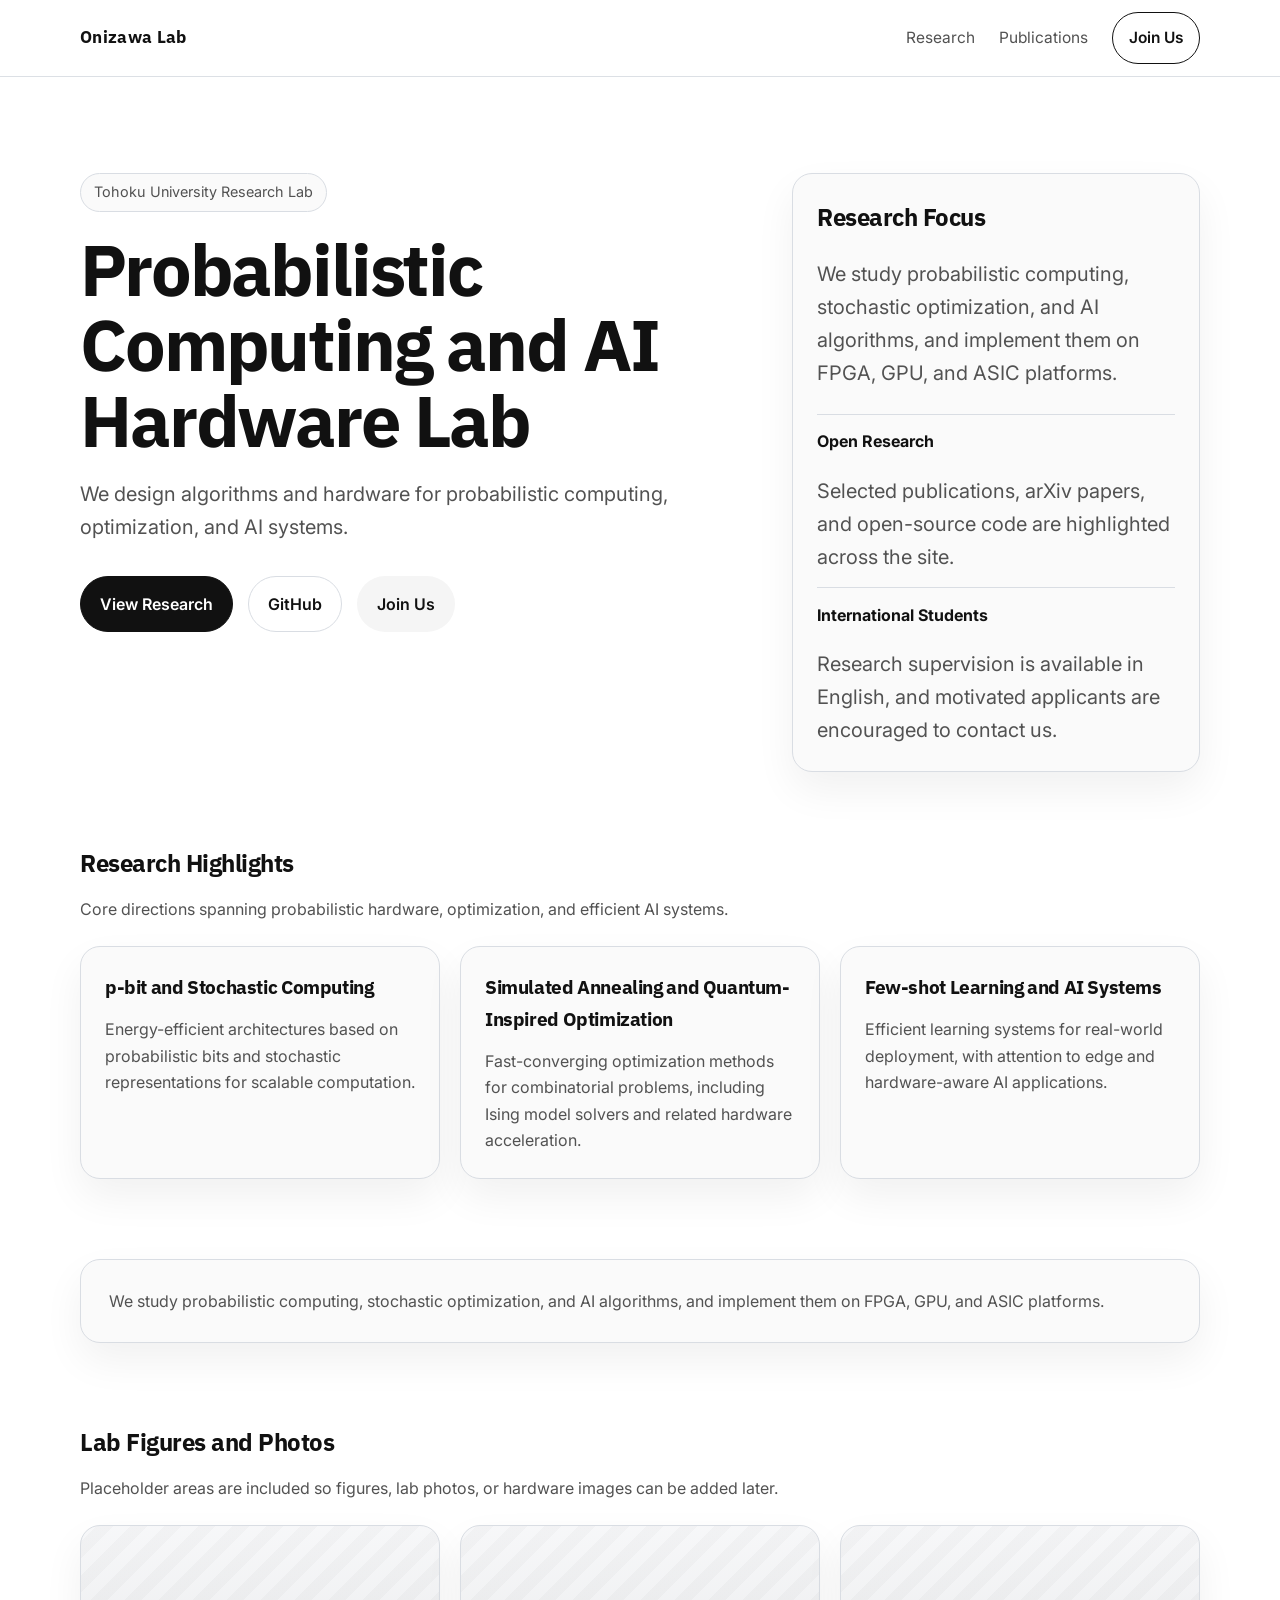
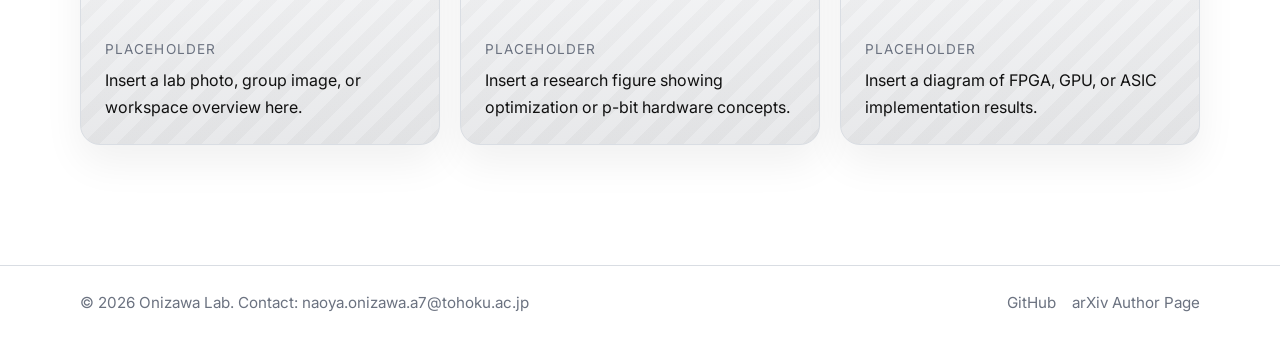
==== index.html @ 9668164a "Add files via upload" ====
<!DOCTYPE html>
<html lang="en">
  <head>
    <meta charset="utf-8" />
    <meta name="viewport" content="width=device-width, initial-scale=1" />
    <title>Onizawa Lab | Probabilistic Computing and AI Hardware Lab</title>
    <meta
      name="description"
      content="Onizawa Lab designs algorithms and hardware for probabilistic computing, optimization, and AI systems."
    />
    <link rel="preconnect" href="https://fonts.googleapis.com" />
    <link rel="preconnect" href="https://fonts.gstatic.com" crossorigin />
    <link
      href="https://fonts.googleapis.com/css2?family=IBM+Plex+Sans:wght@400;500;600;700&family=Inter:wght@400;500;600;700&display=swap"
      rel="stylesheet"
    />
    <link rel="stylesheet" href="styles.css" />
  </head>
  <body>
    <header class="site-header">
      <div class="container header-inner">
        <a class="brand" href="index.html">Onizawa Lab</a>
        <button
          class="nav-toggle"
          type="button"
          aria-expanded="false"
          aria-controls="site-navigation"
          data-nav-toggle
        >
          Menu
        </button>
        <nav class="site-nav" id="site-navigation" aria-label="Main navigation" data-site-nav>
          <a href="research.html">Research</a>
          <a href="publications.html">Publications</a>
          <a class="nav-cta" href="join.html">Join Us</a>
        </nav>
      </div>
    </header>

    <main>
      <section class="hero">
        <div class="container hero-grid">
          <div>
            <div class="eyebrow">Tohoku University Research Lab</div>
            <h1>Probabilistic Computing and AI Hardware Lab</h1>
            <p>
              We design algorithms and hardware for probabilistic computing, optimization, and
              AI systems.
            </p>
            <div class="hero-actions">
              <a class="button primary" href="research.html">View Research</a>
              <a class="button secondary" href="https://github.com/nonizawa" target="_blank" rel="noreferrer">GitHub</a>
              <a class="button ghost" href="join.html">Join Us</a>
            </div>
          </div>
          <aside class="hero-aside" aria-label="Lab overview">
            <div>
              <h2>Research Focus</h2>
              <p>
                We study probabilistic computing, stochastic optimization, and AI algorithms, and
                implement them on FPGA, GPU, and ASIC platforms.
              </p>
            </div>
            <div class="meta-list">
              <div class="meta-item">
                <strong>Open Research</strong>
                <p>Selected publications, arXiv papers, and open-source code are highlighted across the site.</p>
              </div>
              <div class="meta-item">
                <strong>International Students</strong>
                <p>Research supervision is available in English, and motivated applicants are encouraged to contact us.</p>
              </div>
            </div>
          </aside>
        </div>
      </section>

      <section class="section">
        <div class="container">
          <div class="section-header">
            <h2>Research Highlights</h2>
            <p>Core directions spanning probabilistic hardware, optimization, and efficient AI systems.</p>
          </div>
          <div class="grid-3">
            <article class="research-card">
              <h3>p-bit and Stochastic Computing</h3>
              <p>
                Energy-efficient architectures based on probabilistic bits and stochastic
                representations for scalable computation.
              </p>
            </article>
            <article class="research-card">
              <h3>Simulated Annealing and Quantum-Inspired Optimization</h3>
              <p>
                Fast-converging optimization methods for combinatorial problems, including Ising
                model solvers and related hardware acceleration.
              </p>
            </article>
            <article class="research-card">
              <h3>Few-shot Learning and AI Systems</h3>
              <p>
                Efficient learning systems for real-world deployment, with attention to edge and
                hardware-aware AI applications.
              </p>
            </article>
          </div>
        </div>
      </section>

      <section class="section">
        <div class="container">
          <div class="summary-panel">
            <p>
              We study probabilistic computing, stochastic optimization, and AI algorithms, and
              implement them on FPGA, GPU, and ASIC platforms.
            </p>
          </div>
        </div>
      </section>

      <section class="section">
        <div class="container">
          <div class="section-header">
            <h2>Lab Figures and Photos</h2>
            <p>Placeholder areas are included so figures, lab photos, or hardware images can be added later.</p>
          </div>
          <div class="grid-3">
            <div class="placeholder">
              <span>Placeholder</span>
              <p>Insert a lab photo, group image, or workspace overview here.</p>
            </div>
            <div class="placeholder">
              <span>Placeholder</span>
              <p>Insert a research figure showing optimization or p-bit hardware concepts.</p>
            </div>
            <div class="placeholder">
              <span>Placeholder</span>
              <p>Insert a diagram of FPGA, GPU, or ASIC implementation results.</p>
            </div>
          </div>
        </div>
      </section>
    </main>

    <footer class="site-footer">
      <div class="container footer-inner">
        <p>© <span data-year></span> Onizawa Lab. Contact: <a href="mailto:naoya.onizawa.a7@tohoku.ac.jp">naoya.onizawa.a7@tohoku.ac.jp</a></p>
        <div class="footer-links">
          <a href="https://github.com/nonizawa" target="_blank" rel="noreferrer">GitHub</a>
          <a href="https://arxiv.org/search/cs?searchtype=author&amp;query=Onizawa,+N" target="_blank" rel="noreferrer">arXiv Author Page</a>
        </div>
      </div>
    </footer>

    <script src="script.js"></script>
  </body>
</html>
---- styles.css ----
:root {
  --background: #ffffff;
  --surface: #fafafa;
  --surface-strong: #f3f4f6;
  --border: #d9dde3;
  --text: #111111;
  --text-muted: #525252;
  --text-soft: #6b7280;
  --accent: #111111;
  --accent-soft: #f5f5f5;
  --shadow: 0 18px 40px rgba(17, 17, 17, 0.06);
  --max-width: 1120px;
  --radius: 20px;
  --radius-sm: 12px;
  --font-body: "Inter", "Helvetica Neue", Helvetica, Arial, sans-serif;
  --font-heading: "IBM Plex Sans", "Helvetica Neue", Helvetica, Arial, sans-serif;
}

*,
*::before,
*::after {
  box-sizing: border-box;
}

html {
  scroll-behavior: smooth;
}

body {
  margin: 0;
  font-family: var(--font-body);
  color: var(--text);
  background: var(--background);
  line-height: 1.65;
}

img {
  max-width: 100%;
  display: block;
}

a {
  color: inherit;
  text-decoration: none;
}

p,
ul {
  margin: 0;
}

ul {
  padding-left: 1.2rem;
}

li + li {
  margin-top: 0.5rem;
}

.container {
  width: min(calc(100% - 2rem), var(--max-width));
  margin: 0 auto;
}

.site-header {
  position: sticky;
  top: 0;
  z-index: 20;
  background: rgba(255, 255, 255, 0.94);
  border-bottom: 1px solid rgba(217, 221, 227, 0.9);
  backdrop-filter: blur(10px);
}

.header-inner {
  display: flex;
  align-items: center;
  justify-content: space-between;
  gap: 1rem;
  min-height: 76px;
}

.brand {
  font-family: var(--font-heading);
  font-size: 1.05rem;
  font-weight: 700;
  letter-spacing: 0.02em;
}

.nav-toggle {
  display: none;
  border: 1px solid var(--border);
  background: var(--background);
  color: var(--text);
  border-radius: 10px;
  padding: 0.55rem 0.75rem;
  font: inherit;
  cursor: pointer;
}

.site-nav {
  display: flex;
  align-items: center;
  gap: 1.5rem;
}

.site-nav a {
  color: var(--text-muted);
  font-size: 0.97rem;
}

.site-nav a[aria-current="page"] {
  color: var(--text);
  font-weight: 600;
}

.site-nav .nav-cta {
  padding: 0.75rem 1rem;
  border-radius: 999px;
  border: 1px solid var(--text);
  color: var(--text);
  font-weight: 600;
}

main {
  padding: 2rem 0 5rem;
}

.hero {
  padding: 4rem 0 2rem;
}

.hero-grid {
  display: grid;
  grid-template-columns: minmax(0, 1.5fr) minmax(280px, 0.9fr);
  gap: 2rem;
  align-items: stretch;
}

.eyebrow {
  display: inline-flex;
  align-items: center;
  gap: 0.5rem;
  padding: 0.4rem 0.8rem;
  margin-bottom: 1.25rem;
  border-radius: 999px;
  background: var(--surface);
  border: 1px solid var(--border);
  color: var(--text-muted);
  font-size: 0.9rem;
}

.hero h1,
.page-hero h1 {
  margin: 0;
  font-family: var(--font-heading);
  font-size: clamp(2.4rem, 6vw, 4.5rem);
  line-height: 1.05;
  letter-spacing: -0.03em;
}

.hero p,
.page-hero p {
  margin-top: 1.25rem;
  max-width: 52rem;
  font-size: clamp(1.05rem, 2vw, 1.25rem);
  color: var(--text-muted);
}

.hero-actions,
.link-row {
  display: flex;
  flex-wrap: wrap;
  gap: 0.9rem;
  margin-top: 2rem;
}

.button,
.text-link {
  display: inline-flex;
  align-items: center;
  justify-content: center;
  min-height: 48px;
  padding: 0.85rem 1.2rem;
  border-radius: 999px;
  font-weight: 600;
  transition: background-color 0.2s ease, color 0.2s ease, border-color 0.2s ease;
}

.button.primary {
  background: var(--accent);
  color: #ffffff;
  border: 1px solid var(--accent);
}

.button.secondary {
  background: var(--background);
  color: var(--text);
  border: 1px solid var(--border);
}

.button.ghost {
  background: var(--accent-soft);
  color: var(--text);
  border: 1px solid transparent;
}

.button:hover,
.text-link:hover,
.site-nav .nav-cta:hover {
  background: #1f1f1f;
  color: #ffffff;
  border-color: #1f1f1f;
}

.hero-aside,
.placeholder,
.research-card,
.summary-panel,
.publication-card,
.join-panel,
.topic-grid article {
  background: var(--surface);
  border: 1px solid var(--border);
  border-radius: var(--radius);
  box-shadow: var(--shadow);
}

.hero-aside {
  padding: 1.5rem;
  display: flex;
  flex-direction: column;
  justify-content: space-between;
  gap: 1.5rem;
}

.hero-aside h2,
.section-header h2,
.research-card h3,
.publication-card h3,
.join-panel h2,
.topic-grid h3 {
  margin: 0;
  font-family: var(--font-heading);
  letter-spacing: -0.02em;
}

.hero-aside p,
.section-header p,
.research-card p,
.publication-card p,
.join-panel p,
.topic-grid p,
.topic-grid li,
.summary-panel p {
  color: var(--text-muted);
}

.meta-list {
  display: grid;
  gap: 0.85rem;
}

.meta-item {
  padding-top: 0.85rem;
  border-top: 1px solid var(--border);
}

.meta-item strong {
  display: block;
  margin-bottom: 0.2rem;
  color: var(--text);
}

.section {
  padding: 2.5rem 0;
}

.section-header {
  margin-bottom: 1.5rem;
  display: grid;
  gap: 0.75rem;
}

.section-header.compact {
  margin-bottom: 1.25rem;
}

.grid-3,
.publication-list,
.topic-grid,
.join-grid {
  display: grid;
  gap: 1.25rem;
}

.grid-3 {
  grid-template-columns: repeat(3, minmax(0, 1fr));
}

.research-card,
.publication-card,
.join-panel,
.topic-grid article {
  padding: 1.5rem;
}

.research-card h3,
.publication-card h3,
.topic-grid h3 {
  font-size: 1.2rem;
  margin-bottom: 0.85rem;
}

.summary-panel {
  padding: 1.75rem;
}

.placeholder {
  min-height: 220px;
  padding: 1.5rem;
  display: flex;
  flex-direction: column;
  justify-content: flex-end;
  background:
    linear-gradient(180deg, rgba(255, 255, 255, 0.3), rgba(17, 17, 17, 0.05)),
    repeating-linear-gradient(
      -45deg,
      rgba(17, 17, 17, 0.03),
      rgba(17, 17, 17, 0.03) 12px,
      transparent 12px,
      transparent 24px
    ),
    var(--surface-strong);
}

.placeholder span {
  display: inline-block;
  margin-bottom: 0.45rem;
  font-size: 0.85rem;
  letter-spacing: 0.08em;
  text-transform: uppercase;
  color: var(--text-soft);
}

.page-hero {
  padding: 2.75rem 0 1.5rem;
}

.topic-grid {
  grid-template-columns: repeat(3, minmax(0, 1fr));
}

.publication-list {
  grid-template-columns: 1fr;
}

.publication-card .authors,
.publication-card .venue {
  margin-top: 0.75rem;
  font-size: 0.98rem;
}

.publication-card .title-link:hover {
  text-decoration: underline;
}

.link-row {
  margin-top: 1.25rem;
}

.text-link {
  min-height: 0;
  padding: 0;
  border-radius: 0;
  font-weight: 600;
  color: var(--text);
  border-bottom: 1px solid transparent;
}

.text-link:hover {
  background: transparent;
  color: var(--text);
  border-color: var(--text);
}

.join-grid {
  grid-template-columns: minmax(0, 1.15fr) minmax(260px, 0.85fr);
  align-items: start;
}

.join-stack {
  display: grid;
  gap: 1.25rem;
}

.contact-card {
  padding: 1.5rem;
  border-radius: var(--radius);
  background: #111111;
  color: #ffffff;
}

.contact-card h2 {
  color: #ffffff;
}

.contact-card p,
.contact-card a {
  color: rgba(255, 255, 255, 0.82);
}

.contact-card .button {
  margin-top: 1.25rem;
  width: 100%;
}

.join-panel p + p {
  margin-top: 0.75rem;
}

.site-footer {
  border-top: 1px solid var(--border);
  padding: 1.5rem 0 2rem;
}

.footer-inner {
  display: flex;
  justify-content: space-between;
  gap: 1rem;
  align-items: center;
  color: var(--text-soft);
  font-size: 0.95rem;
}

.footer-links {
  display: flex;
  flex-wrap: wrap;
  gap: 1rem;
}

.footer-links a:hover {
  color: var(--text);
}

@media (max-width: 900px) {
  .hero-grid,
  .join-grid,
  .grid-3,
  .topic-grid {
    grid-template-columns: 1fr;
  }

  .footer-inner {
    flex-direction: column;
    align-items: flex-start;
  }
}

@media (max-width: 720px) {
  .header-inner {
    min-height: 70px;
  }

  .nav-toggle {
    display: inline-flex;
  }

  .site-nav {
    position: absolute;
    top: calc(100% + 0.5rem);
    left: 1rem;
    right: 1rem;
    display: none;
    flex-direction: column;
    align-items: stretch;
    padding: 1rem;
    border-radius: 18px;
    border: 1px solid var(--border);
    background: rgba(255, 255, 255, 0.98);
    box-shadow: var(--shadow);
  }

  .site-nav.is-open {
    display: flex;
  }

  .site-nav .nav-cta {
    text-align: center;
  }

  main {
    padding-top: 1rem;
  }

  .hero {
    padding-top: 2rem;
  }

  .hero h1,
  .page-hero h1 {
    font-size: clamp(2.2rem, 9vw, 3.4rem);
  }
}
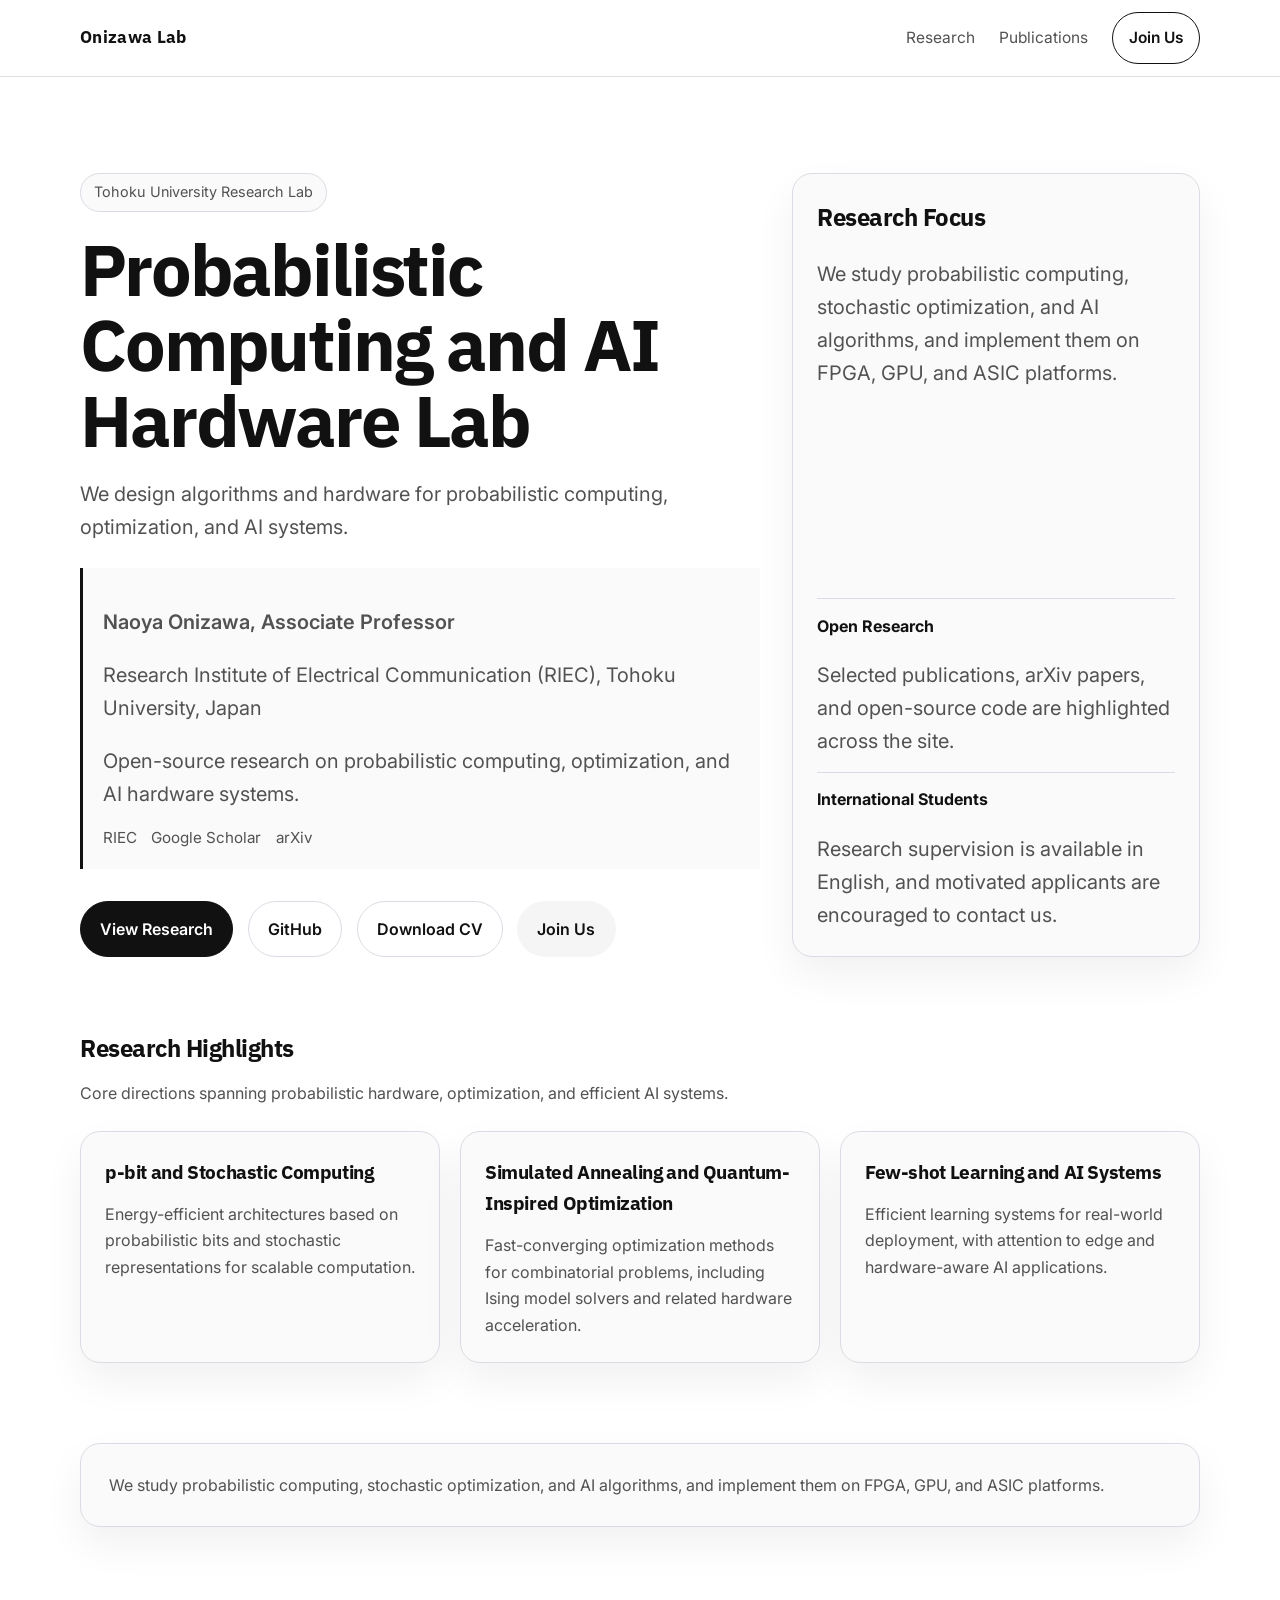
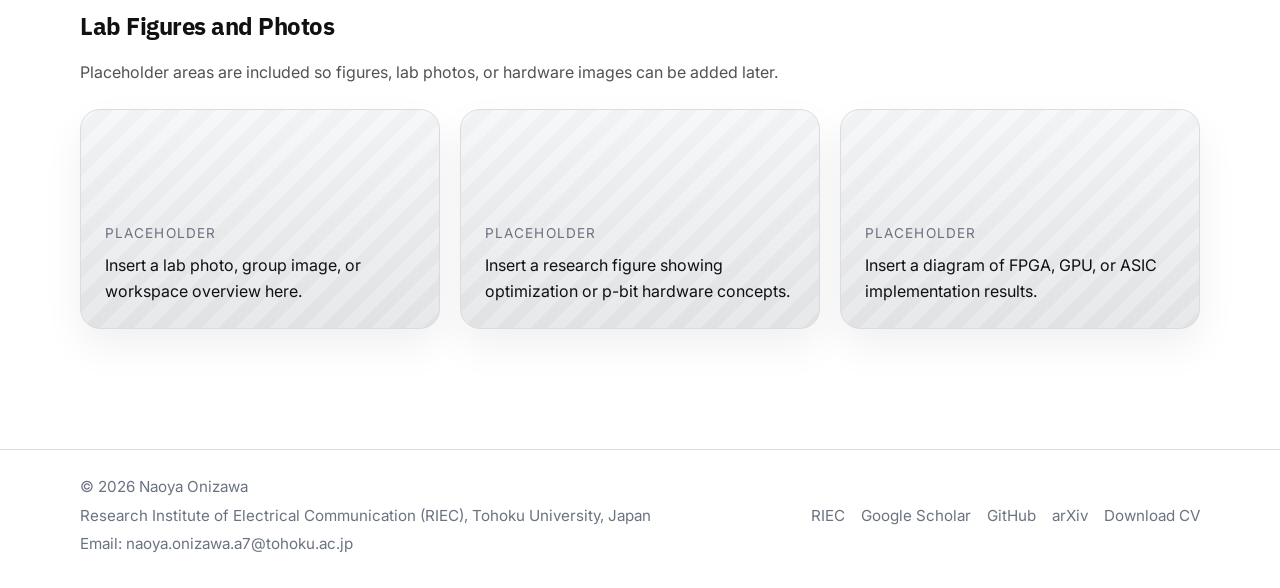
==== commit 0061e2ad: "Add files via upload" ====
--- a/index.html
+++ b/index.html
@@ -47,9 +47,26 @@
               We design algorithms and hardware for probabilistic computing, optimization, and
               AI systems.
             </p>
+            <div class="profile-block">
+              <p class="profile-name">Naoya Onizawa, Associate Professor</p>
+              <p class="profile-affiliation">
+                <a href="https://www.riec.tohoku.ac.jp/ja/" target="_blank" rel="noopener noreferrer">
+                  Research Institute of Electrical Communication (RIEC), Tohoku University, Japan
+                </a>
+              </p>
+              <p class="profile-note">
+                Open-source research on probabilistic computing, optimization, and AI hardware systems.
+              </p>
+              <div class="profile-links" aria-label="External profile links">
+                <a class="subtle-link" href="https://www.riec.tohoku.ac.jp/ja/" target="_blank" rel="noopener noreferrer">RIEC</a>
+                <a class="subtle-link" href="https://scholar.google.com/citations?user=nwlPI6YAAAAJ&amp;hl=en" target="_blank" rel="noopener noreferrer">Google Scholar</a>
+                <a class="subtle-link" href="https://arxiv.org/search/cs?searchtype=author&amp;query=Onizawa,+N" target="_blank" rel="noopener noreferrer">arXiv</a>
+              </div>
+            </div>
             <div class="hero-actions">
               <a class="button primary" href="research.html">View Research</a>
-              <a class="button secondary" href="https://github.com/nonizawa" target="_blank" rel="noreferrer">GitHub</a>
+              <a class="button secondary" href="https://github.com/nonizawa" target="_blank" rel="noopener noreferrer">GitHub</a>
+              <a class="button secondary" href="Naoya_Onizawa_CV_selected.pdf" target="_blank" rel="noopener noreferrer">Download CV</a>
               <a class="button ghost" href="join.html">Join Us</a>
             </div>
           </div>
@@ -144,10 +161,21 @@
 
     <footer class="site-footer">
       <div class="container footer-inner">
-        <p>© <span data-year></span> Onizawa Lab. Contact: <a href="mailto:naoya.onizawa.a7@tohoku.ac.jp">naoya.onizawa.a7@tohoku.ac.jp</a></p>
+        <div class="footer-identity">
+          <p>© <span data-year></span> Naoya Onizawa</p>
+          <p>
+            <a href="https://www.riec.tohoku.ac.jp/ja/" target="_blank" rel="noopener noreferrer">
+              Research Institute of Electrical Communication (RIEC), Tohoku University, Japan
+            </a>
+          </p>
+          <p>Email: <a href="mailto:naoya.onizawa.a7@tohoku.ac.jp">naoya.onizawa.a7@tohoku.ac.jp</a></p>
+        </div>
         <div class="footer-links">
-          <a href="https://github.com/nonizawa" target="_blank" rel="noreferrer">GitHub</a>
-          <a href="https://arxiv.org/search/cs?searchtype=author&amp;query=Onizawa,+N" target="_blank" rel="noreferrer">arXiv Author Page</a>
+          <a href="https://www.riec.tohoku.ac.jp/ja/" target="_blank" rel="noopener noreferrer">RIEC</a>
+          <a href="https://scholar.google.com/citations?user=nwlPI6YAAAAJ&amp;hl=en" target="_blank" rel="noopener noreferrer">Google Scholar</a>
+          <a href="https://github.com/nonizawa" target="_blank" rel="noopener noreferrer">GitHub</a>
+          <a href="https://arxiv.org/search/cs?searchtype=author&amp;query=Onizawa,+N" target="_blank" rel="noopener noreferrer">arXiv</a>
+          <a href="Naoya_Onizawa_CV_selected.pdf" target="_blank" rel="noopener noreferrer">Download CV</a>
         </div>
       </div>
     </footer>
--- a/styles.css
+++ b/styles.css
@@ -174,6 +174,52 @@
   margin-top: 2rem;
 }
 
+.profile-block {
+  margin-top: 1.5rem;
+  padding: 1.1rem 1.25rem;
+  border-left: 3px solid var(--text);
+  background: var(--surface);
+}
+
+.profile-name,
+.profile-affiliation,
+.profile-note {
+  font-size: 0.98rem;
+}
+
+.profile-name {
+  margin-top: 0;
+  color: var(--text);
+  font-weight: 600;
+}
+
+.profile-affiliation {
+  margin-top: 0.3rem;
+}
+
+.profile-note {
+  margin-top: 0.6rem;
+  color: var(--text-muted);
+}
+
+.profile-links {
+  display: flex;
+  flex-wrap: wrap;
+  gap: 0.9rem;
+  margin-top: 0.9rem;
+}
+
+.subtle-link {
+  color: var(--text-muted);
+  font-size: 0.95rem;
+  border-bottom: 1px solid transparent;
+}
+
+.subtle-link:hover {
+  color: var(--text);
+  border-color: var(--text);
+}
+
 .button,
 .text-link {
   display: inline-flex;
@@ -409,6 +455,15 @@
   color: rgba(255, 255, 255, 0.82);
 }
 
+.profile-links-inverse .subtle-link {
+  color: rgba(255, 255, 255, 0.82);
+}
+
+.profile-links-inverse .subtle-link:hover {
+  color: #ffffff;
+  border-color: #ffffff;
+}
+
 .contact-card .button {
   margin-top: 1.25rem;
   width: 100%;
@@ -430,6 +485,15 @@
   align-items: center;
   color: var(--text-soft);
   font-size: 0.95rem;
+}
+
+.footer-identity {
+  display: grid;
+  gap: 0.2rem;
+}
+
+.footer-identity p {
+  margin: 0;
 }
 
 .footer-links {
@@ -453,6 +517,10 @@
   .footer-inner {
     flex-direction: column;
     align-items: flex-start;
+  }
+
+  .profile-links {
+    gap: 0.7rem 1rem;
   }
 }
 
